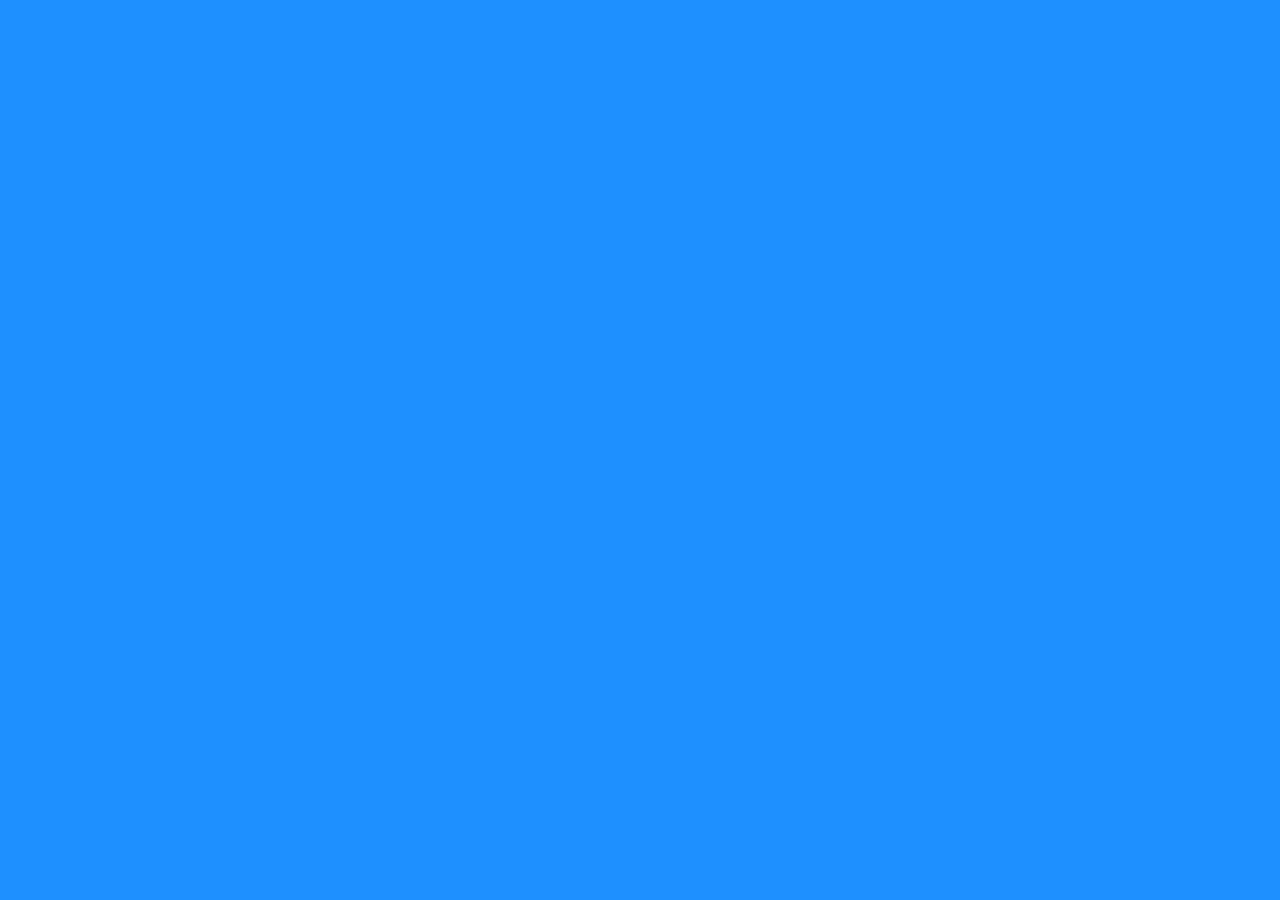
==== about.html @ fc8dabbd "version lundi" ====
<!DOCTYPE html>
<html lang="en">
        <head>
             <title>Document</title>
            <meta charset="UTF-8"> <meta name="viewport" content="width=>, initial-scale=1.0">
            <link rel="stylesheet" href="style.css">
            <style>
                
        body{
            background: dodgerblue;
            
        
        
        
        
            }
---- style.css ----
/* je suis un comentaire*/
@font-face{  
         font-family: IBMPlexSans;
         src: url(fonts/IBMPlexSans-Bold.woff2) format(woff2);
         font-weight: 800;
         font-weight:normal;
                  }



body  { 
    

    #p1{
    color:black
       }
font-family: IBMPlexSans;
src: url(fonts/IBMPlexSans-Light.woff2) format(woff2);
font-style: normal; font-weight: normal; font-size: medium;





background-color: dodgerblue;

    

}
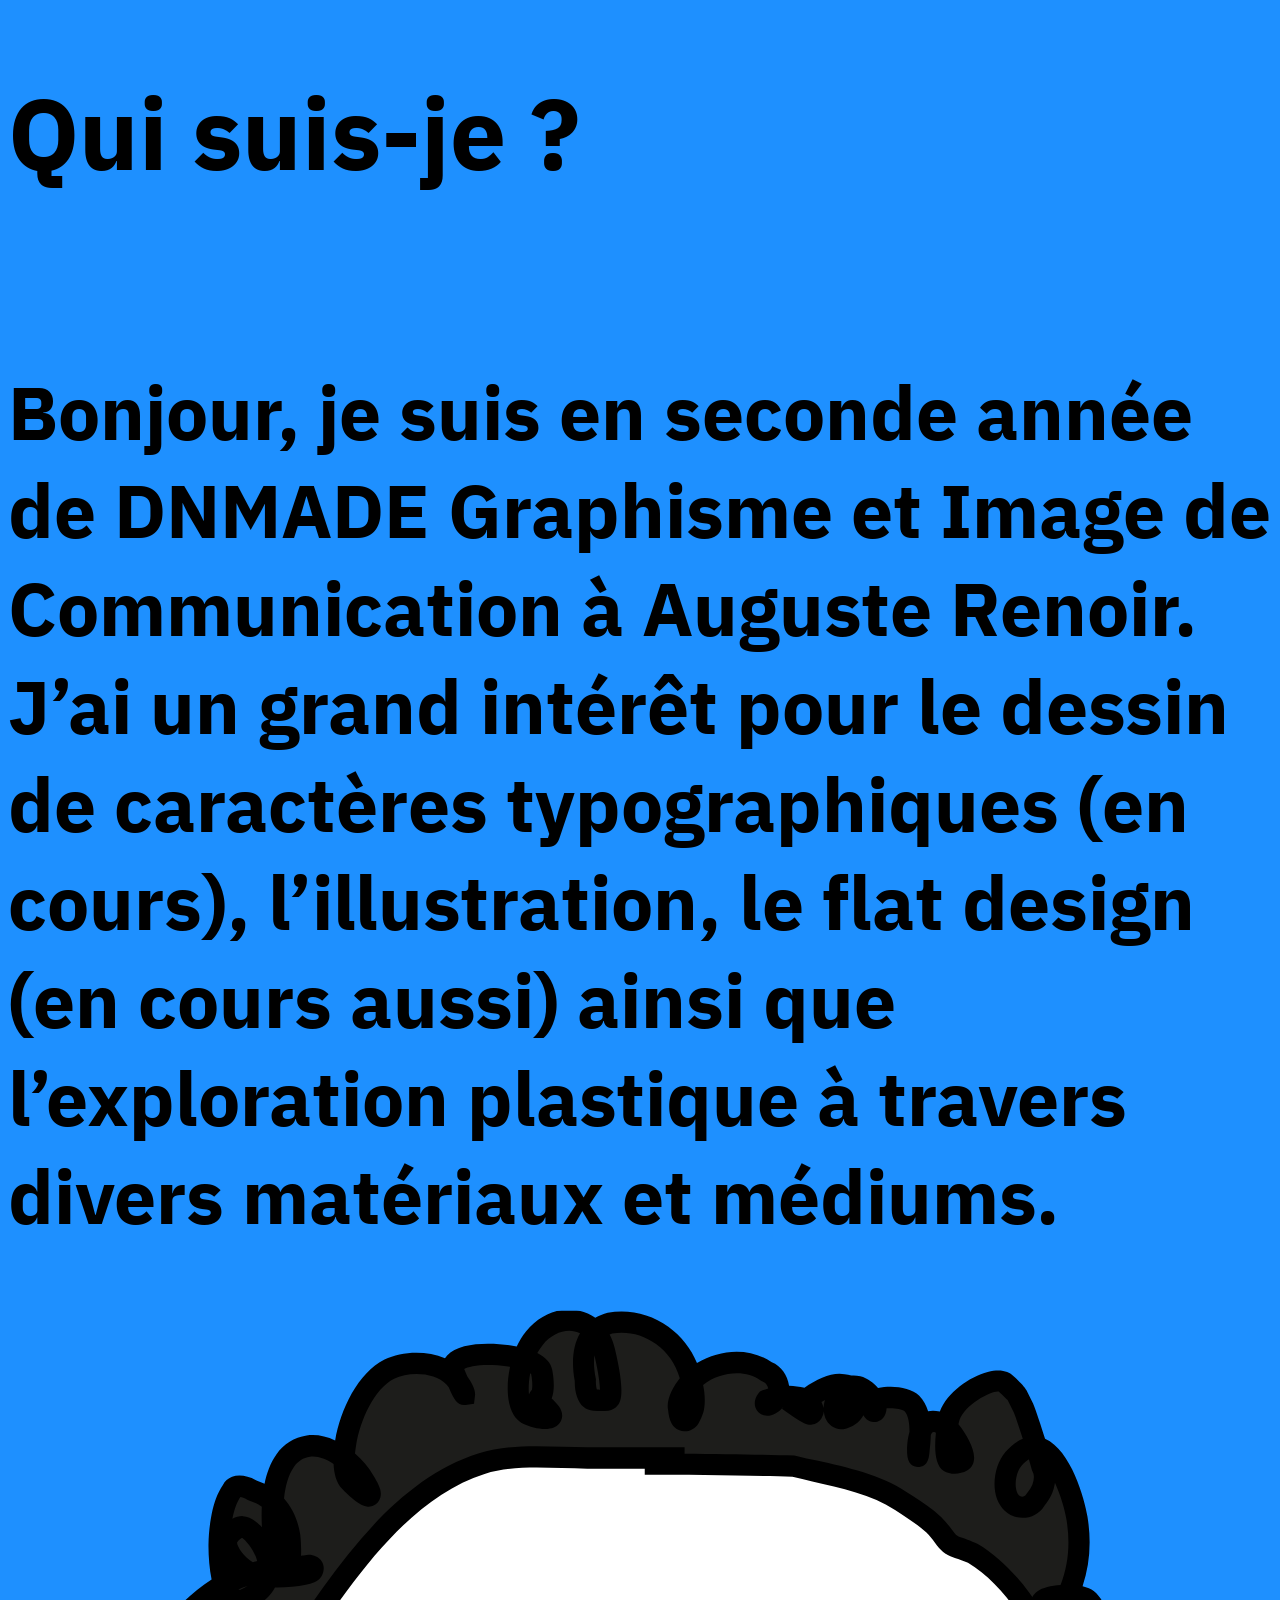
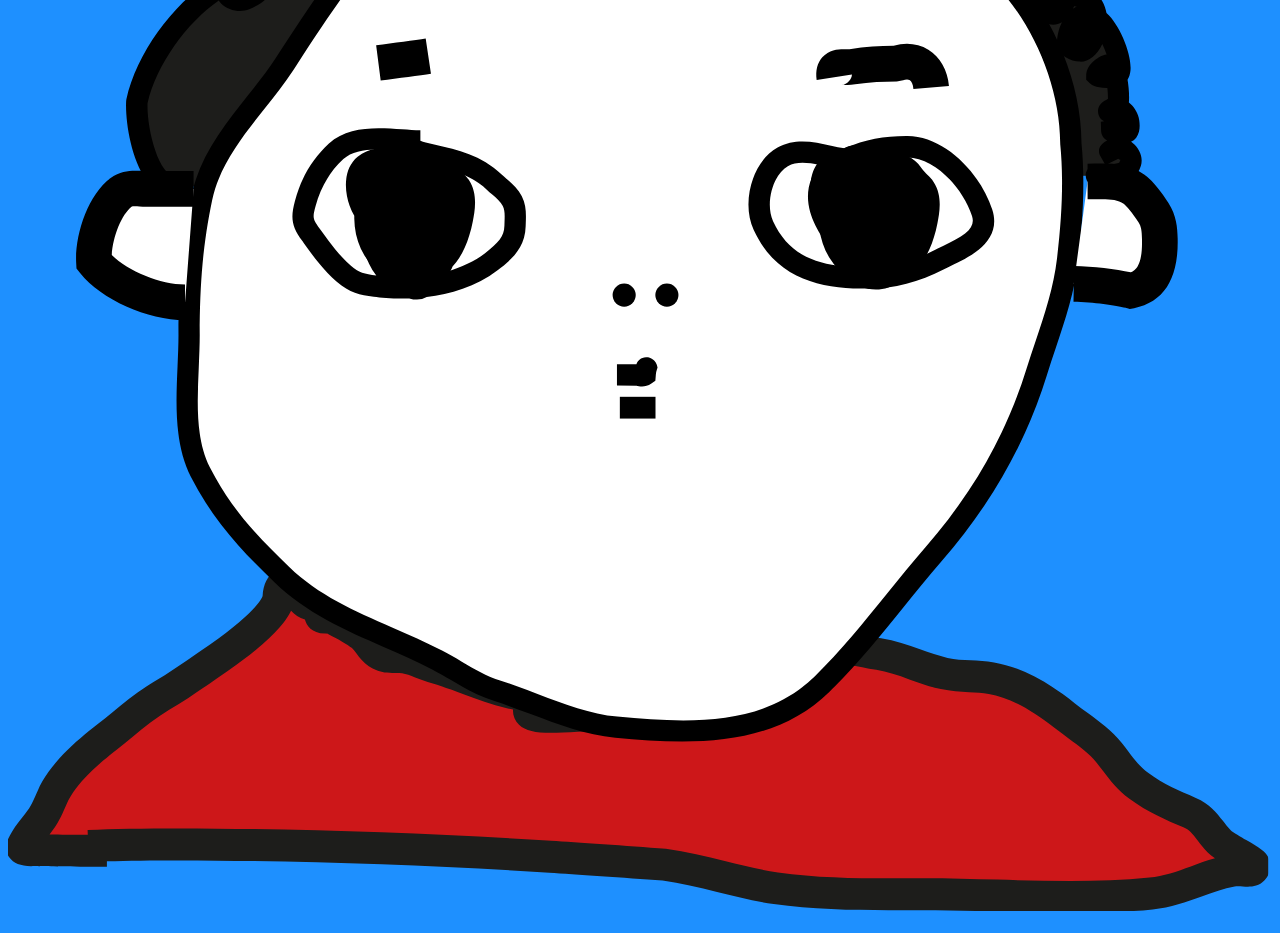
==== commit f2a1e506: "jsgq" ====
--- a/about.html
+++ b/about.html
@@ -1,17 +1,36 @@
 <!DOCTYPE html>
 <html lang="en">
-        <head>
-             <title>Document</title>
-            <meta charset="UTF-8"> <meta name="viewport" content="width=>, initial-scale=1.0">
-            <link rel="stylesheet" href="style.css">
-            <style>
-                
-        body{
-            background: dodgerblue;
+<head>
+    <meta charset="UTF-8">
+    <meta name="viewport" content="width=device-width, initial-scale=1.0">
+    <link rel="stylesheet" href="style.css">
+    <title>about</title>
+</head>
+<body>
+
+<h1>Qui suis-je ?</h1>
+<h2>
+<br>
+Bonjour, je suis en seconde année de DNMADE Graphisme et Image de Communication à Auguste Renoir. J’ai un grand intérêt pour le dessin de caractères typographiques (en cours), l’illustration, le flat design (en cours aussi) ainsi que l’exploration   plastique à travers divers matériaux et médiums. </h2>
+
+<img src="icons/icone-about.svg" alt="carnet typo"> 
+
+
+</body>
+</html>
+
+
+
+
+
+
+
+
+
+
+
+
+
+
             
-        
-        
-        
-        
-            }
         
--- a/style.css
+++ b/style.css
@@ -2,28 +2,71 @@
 @font-face{  
          font-family: IBMPlexSans;
          src: url(fonts/IBMPlexSans-Bold.woff2) format(woff2);
-         font-weight: 800;
-         font-weight:normal;
-                  }
+         font-weight: 900;
+         font-style: normal;
+        }
 
+        @font-face{  
+         font-family: IBMPlexSans;
+         src: url(fonts/IBMPlexSans-Light.woff2) format(woff2);
+         font-weight: 200;
+         font-style: normal;
+        }
 
 
 body  { 
-    
+    font-family: IBMPlexSans;
+    background-color: dodgerblue;
+    font-size: 50px;}
 
-    #p1{
-    color:black
-       }
-font-family: IBMPlexSans;
-src: url(fonts/IBMPlexSans-Light.woff2) format(woff2);
-font-style: normal; font-weight: normal; font-size: medium;
-
-
-
-
-
-background-color: dodgerblue;
-
-    
+img{
+    max-width: 100%;
+    height: auto;
+    align: center
 
 }
+
+.home-link{
+    color:black;
+    text-decoration: none;
+             font-weight: 1000;
+
+}
+
+.home-link:visited{
+    color:black;
+}
+
+.fond-noir{
+background-color: #000000;
+color:  rgb(217, 223, 225);
+ font-family: IBMPlexSans;
+         font-weight: 900;
+        
+}
+
+.fond-noir:visited{
+color:  rgb(217, 223, 225);
+background-color: #000000;
+
+        
+}
+
+.about-link{
+    background: dodgerblue;
+      font-family: IBMPlexSans;
+         font-weight: 900;
+}
+
+.dessins-vectoriel{
+    background:  
+    rgb(38, 79, 137);
+}
+
+.grilles{
+    background: #94c21f;
+}
+
+.croquis{
+    background: grey;
+}
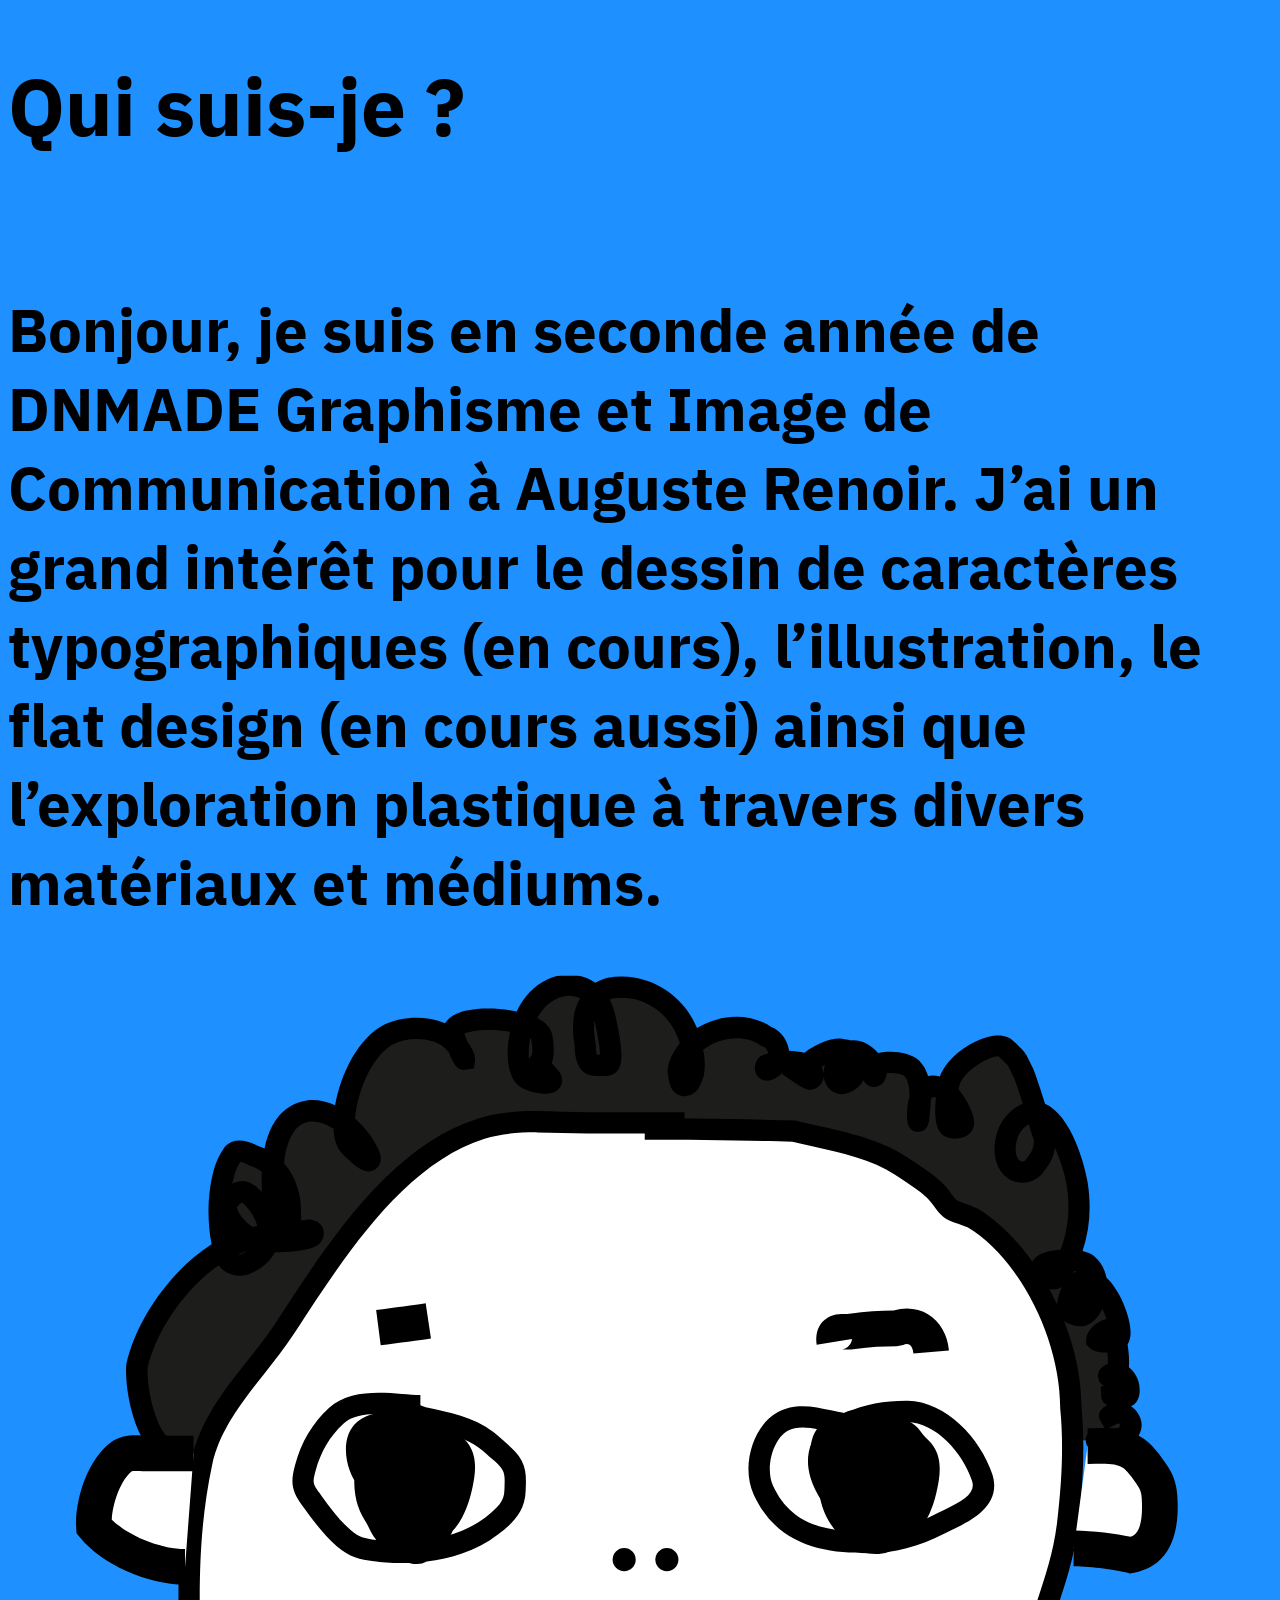
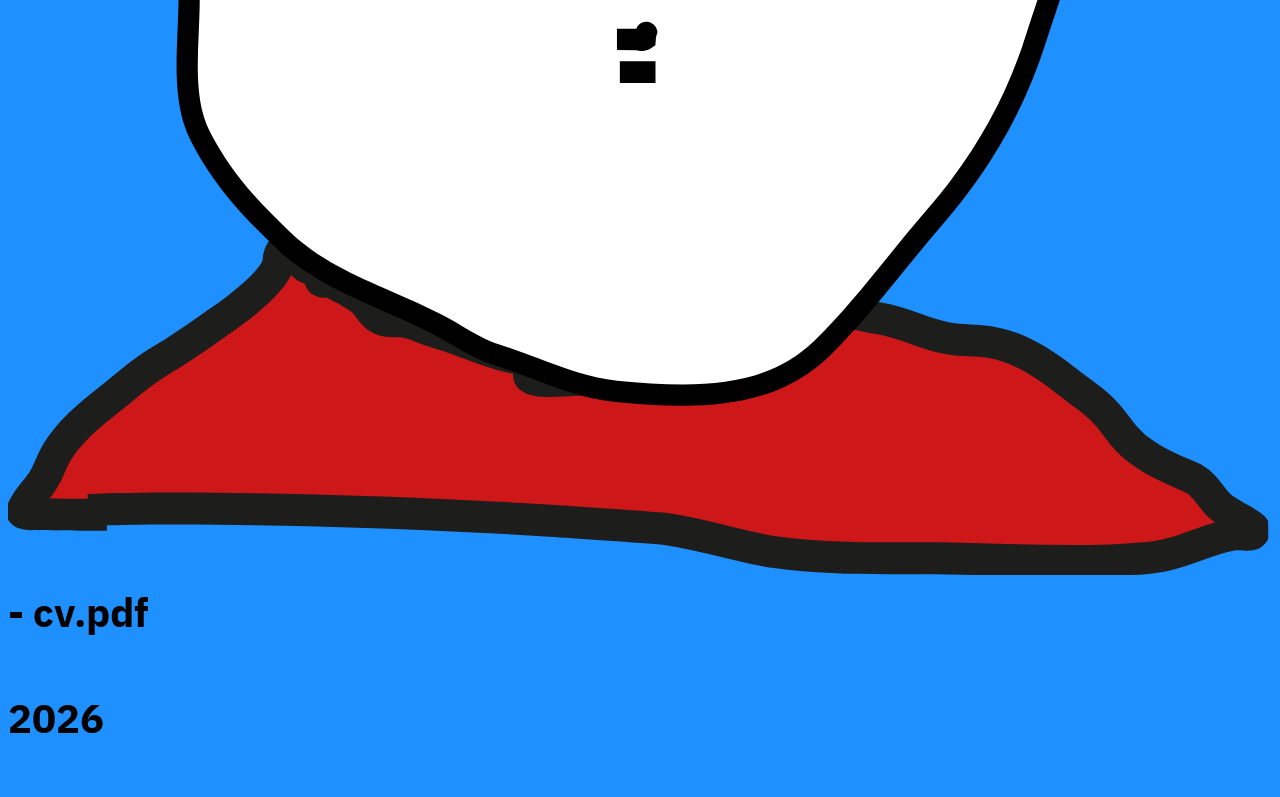
==== commit 74892e9b: "xk" ====
--- a/about.html
+++ b/about.html
@@ -5,6 +5,9 @@
     <meta name="viewport" content="width=device-width, initial-scale=1.0">
     <link rel="stylesheet" href="style.css">
     <title>about</title>
+
+    <link rel="shortcut icon" href="icons/icon1.svg">
+    
 </head>
 <body>
 
@@ -15,6 +18,11 @@
 
 <img src="icons/icone-about.svg" alt="carnet typo"> 
 
+ <a class="home-link" href="pro-liens/CV-v3.pdf"> - cv.pdf</a>
+
+  
+<br>
+<h4>2026</h4>
 
 </body>
 </html>
--- a/style.css
+++ b/style.css
@@ -13,11 +13,18 @@
          font-style: normal;
         }
 
+header {
+    display: grid;
+    grid-template-columns: auto auto;
+    justify-content: space-between;
+    align-items: top;
+    padding: 20px;
+}
 
 body  { 
     font-family: IBMPlexSans;
     background-color: dodgerblue;
-    font-size: 50px;}
+    font-size: 40px;}
 
 img{
     max-width: 100%;
@@ -26,10 +33,18 @@
 
 }
 
+.grid{
+    display: grid;
+    grid-template-columns:1fr 1fr;
+    justify-content: center;
+    gap: 50px;
+    padding: 50px;
+}
+
 .home-link{
     color:black;
     text-decoration: none;
-             font-weight: 1000;
+    font-weight: 1000;
 
 }
 
@@ -40,8 +55,9 @@
 .fond-noir{
 background-color: #000000;
 color:  rgb(217, 223, 225);
- font-family: IBMPlexSans;
-         font-weight: 900;
+font-family: IBMPlexSans;
+font-size: 150px;
+grid-auto-columns: (4fr,2fr);
         
 }
 
@@ -49,7 +65,6 @@
 color:  rgb(217, 223, 225);
 background-color: #000000;
 
-        
 }
 
 .about-link{
@@ -60,7 +75,7 @@
 
 .dessins-vectoriel{
     background:  
-    rgb(38, 79, 137);
+    rgb(20, 186, 120);
 }
 
 .grilles{
@@ -69,4 +84,21 @@
 
 .croquis{
     background: grey;
+}
+
+.light{
+     
+         font-family: IBMPlexSans;
+         src: url(fonts/IBMPlexSans-Light.woff2) format(woff2);
+         font-weight: 200;
+         font-style: small;
+}
+
+.mobiloil-font{
+    background-color: rgb(0, 0, 0);
+    color: rgb(217, 223, 225);
+}
+
+.icon{
+    :   ;
 }
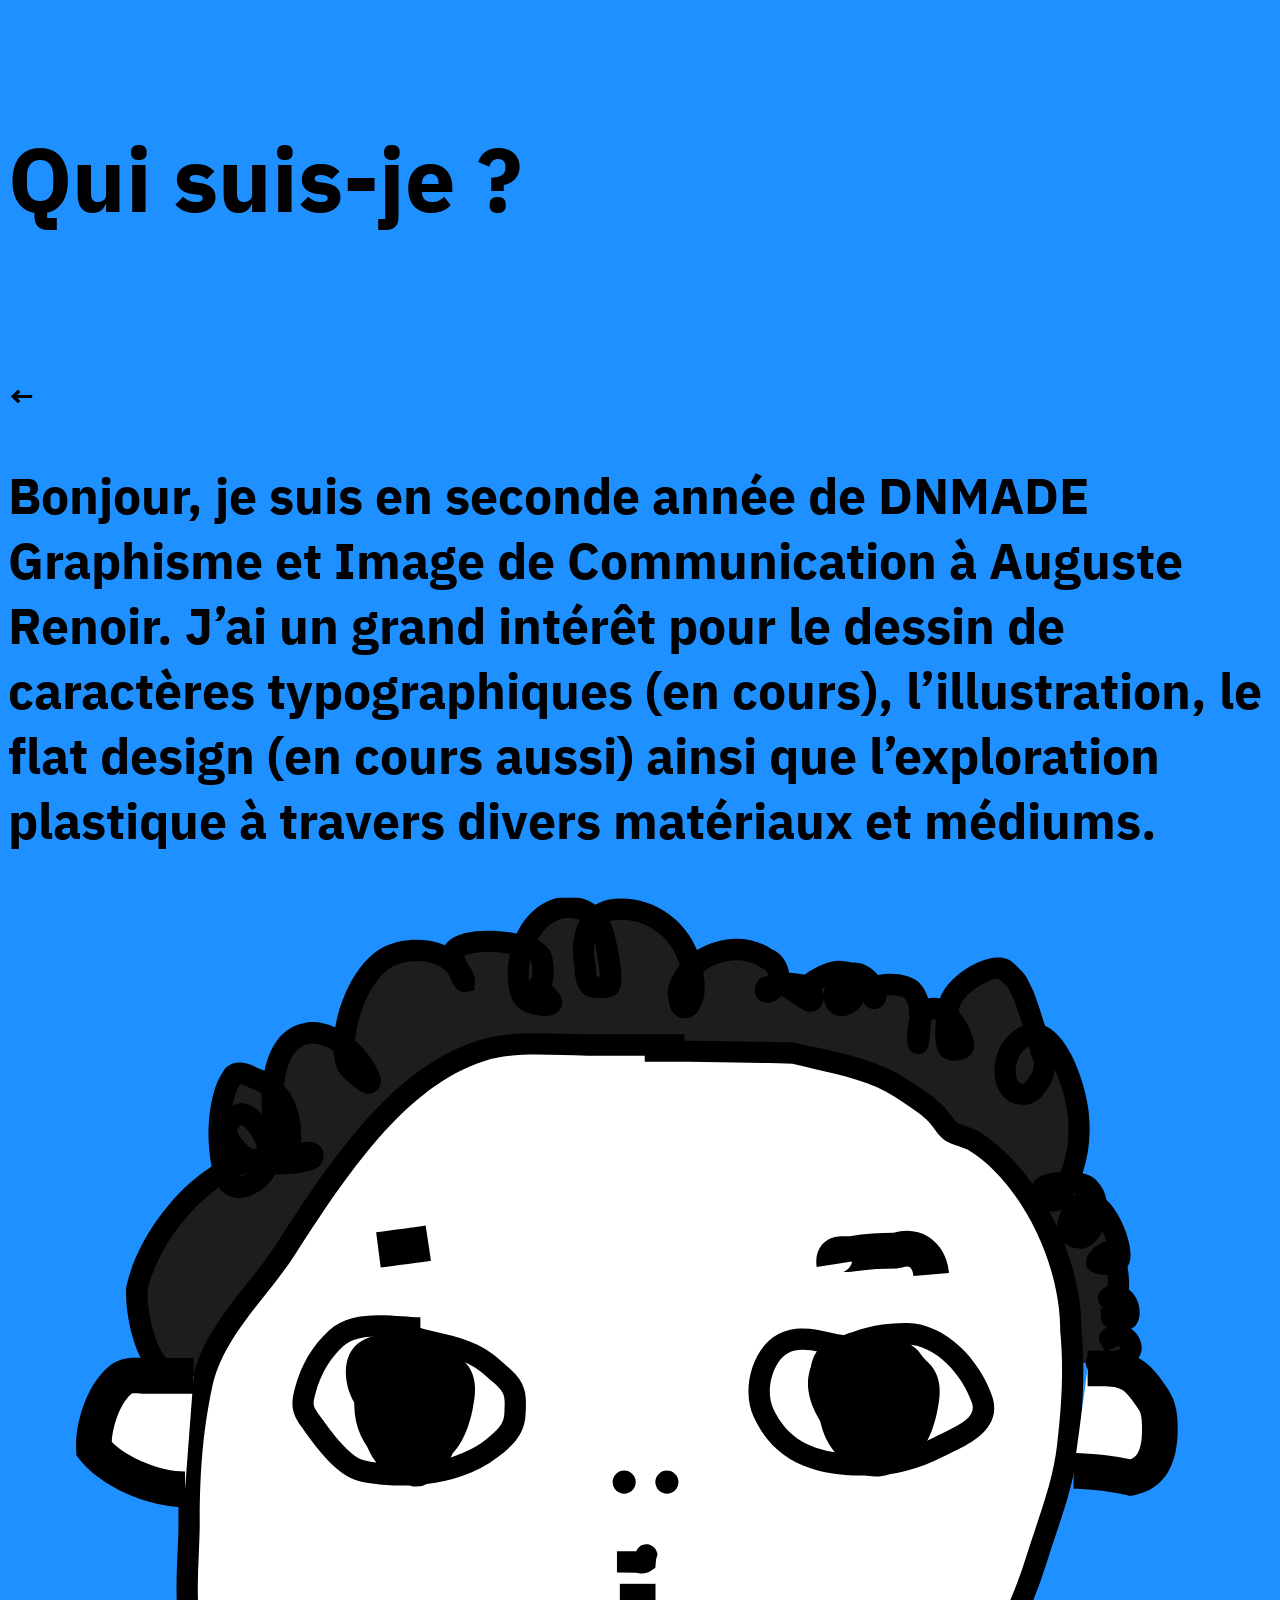
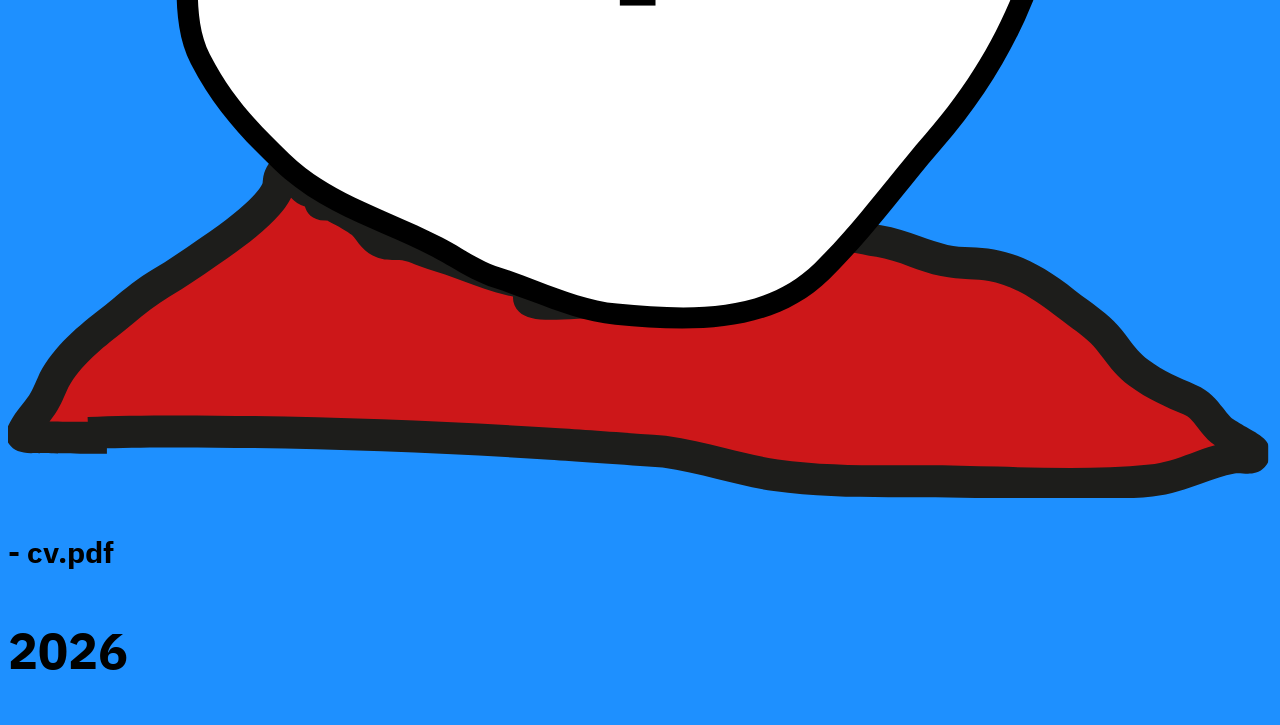
==== commit f77e62a7: "ll" ====
--- a/about.html
+++ b/about.html
@@ -11,9 +11,10 @@
 </head>
 <body>
 
-<h1>Qui suis-je ?</h1>
+<h4>Qui suis-je ?</h4>
+<a href="index.html" class="flèche-1">←</a>
 <h2>
-<br>
+
 Bonjour, je suis en seconde année de DNMADE Graphisme et Image de Communication à Auguste Renoir. J’ai un grand intérêt pour le dessin de caractères typographiques (en cours), l’illustration, le flat design (en cours aussi) ainsi que l’exploration   plastique à travers divers matériaux et médiums. </h2>
 
 <img src="icons/icone-about.svg" alt="carnet typo"> 
@@ -22,7 +23,7 @@
 
   
 <br>
-<h4>2026</h4>
+<h2>2026</h2>
 
 </body>
 </html>
--- a/style.css
+++ b/style.css
@@ -1,13 +1,13 @@
 /* je suis un comentaire*/
 @font-face{  
-         font-family: IBMPlexSans;
+         font-family: 'IBMPlexSans';
          src: url(fonts/IBMPlexSans-Bold.woff2) format(woff2);
          font-weight: 900;
          font-style: normal;
         }
 
         @font-face{  
-         font-family: IBMPlexSans;
+         font-family: 'IBMPlexSans';
          src: url(fonts/IBMPlexSans-Light.woff2) format(woff2);
          font-weight: 200;
          font-style: normal;
@@ -16,15 +16,64 @@
 header {
     display: grid;
     grid-template-columns: auto auto;
-    justify-content: space-between;
-    align-items: top;
-    padding: 20px;
+    justify-self: space-between;
+    position: relative;
+    align-items: initial;
+    padding: 50px;
 }
 
 body  { 
-    font-family: IBMPlexSans;
+    font-family: 'IBMPlexSans';
     background-color: dodgerblue;
-    font-size: 40px;}
+     font-size: 50px;
+    font-weight: bold;
+}
+body p { 
+    font-family: 'IBMPlexSans';
+    background-color: dodgerblue;
+     font-size: 50px;
+    font-weight: bold;
+}
+
+h1{
+    font-family: 'IBMPlexSans';
+    font-size: 50px;
+    font-weight: bold;
+}
+
+h2{
+    font-family: 'IBMPlexSans';
+    font-size: 50px;
+    font-weight: bold;
+}
+
+h3{
+    font-family: 'IBMPlexSans';
+    font-size: 70px;
+    font-weight: bold;
+}
+
+h4{
+    font-family: 'IBMPlexSans';
+    font-size: 90px;
+    font-weight: bold;
+}
+
+h2 main{
+font-family: 'IBMPlexSans';
+    font-size: 50px;
+    font-weight: bold;
+    grid-template-columns: auto auto;
+    justify-self: space-between;
+    align-items: top;
+}
+
+
+p {
+    font-family: 'IBMPlexSans';
+    font-size: 50px;
+    font-weight: bold;
+}
 
 img{
     max-width: 100%;
@@ -44,7 +93,8 @@
 .home-link{
     color:black;
     text-decoration: none;
-    font-weight: 1000;
+    font-size: 30px;
+    font-weight: 900;
 
 }
 
@@ -58,6 +108,7 @@
 font-family: IBMPlexSans;
 font-size: 150px;
 grid-auto-columns: (4fr,2fr);
+
         
 }
 
@@ -88,7 +139,7 @@
 
 .light{
      
-         font-family: IBMPlexSans;
+         font-family: 'IBMPlexSans';
          src: url(fonts/IBMPlexSans-Light.woff2) format(woff2);
          font-weight: 200;
          font-style: small;
@@ -99,6 +150,20 @@
     color: rgb(217, 223, 225);
 }
 
-.icon{
-    :   ;
+.flèche{
+  font-size: 30px;
+  color: rgb(217, 223, 225);
+  text-decoration: none;
+   font-weight: 900;
+}
+
+.flèche-1{
+  font-size: 30px;
+  color: black;
+  text-decoration: none;
+   font-weight: 900;
+}
+
+.home-link:hover{
+    color: rgb(198, 18, 54);
 }
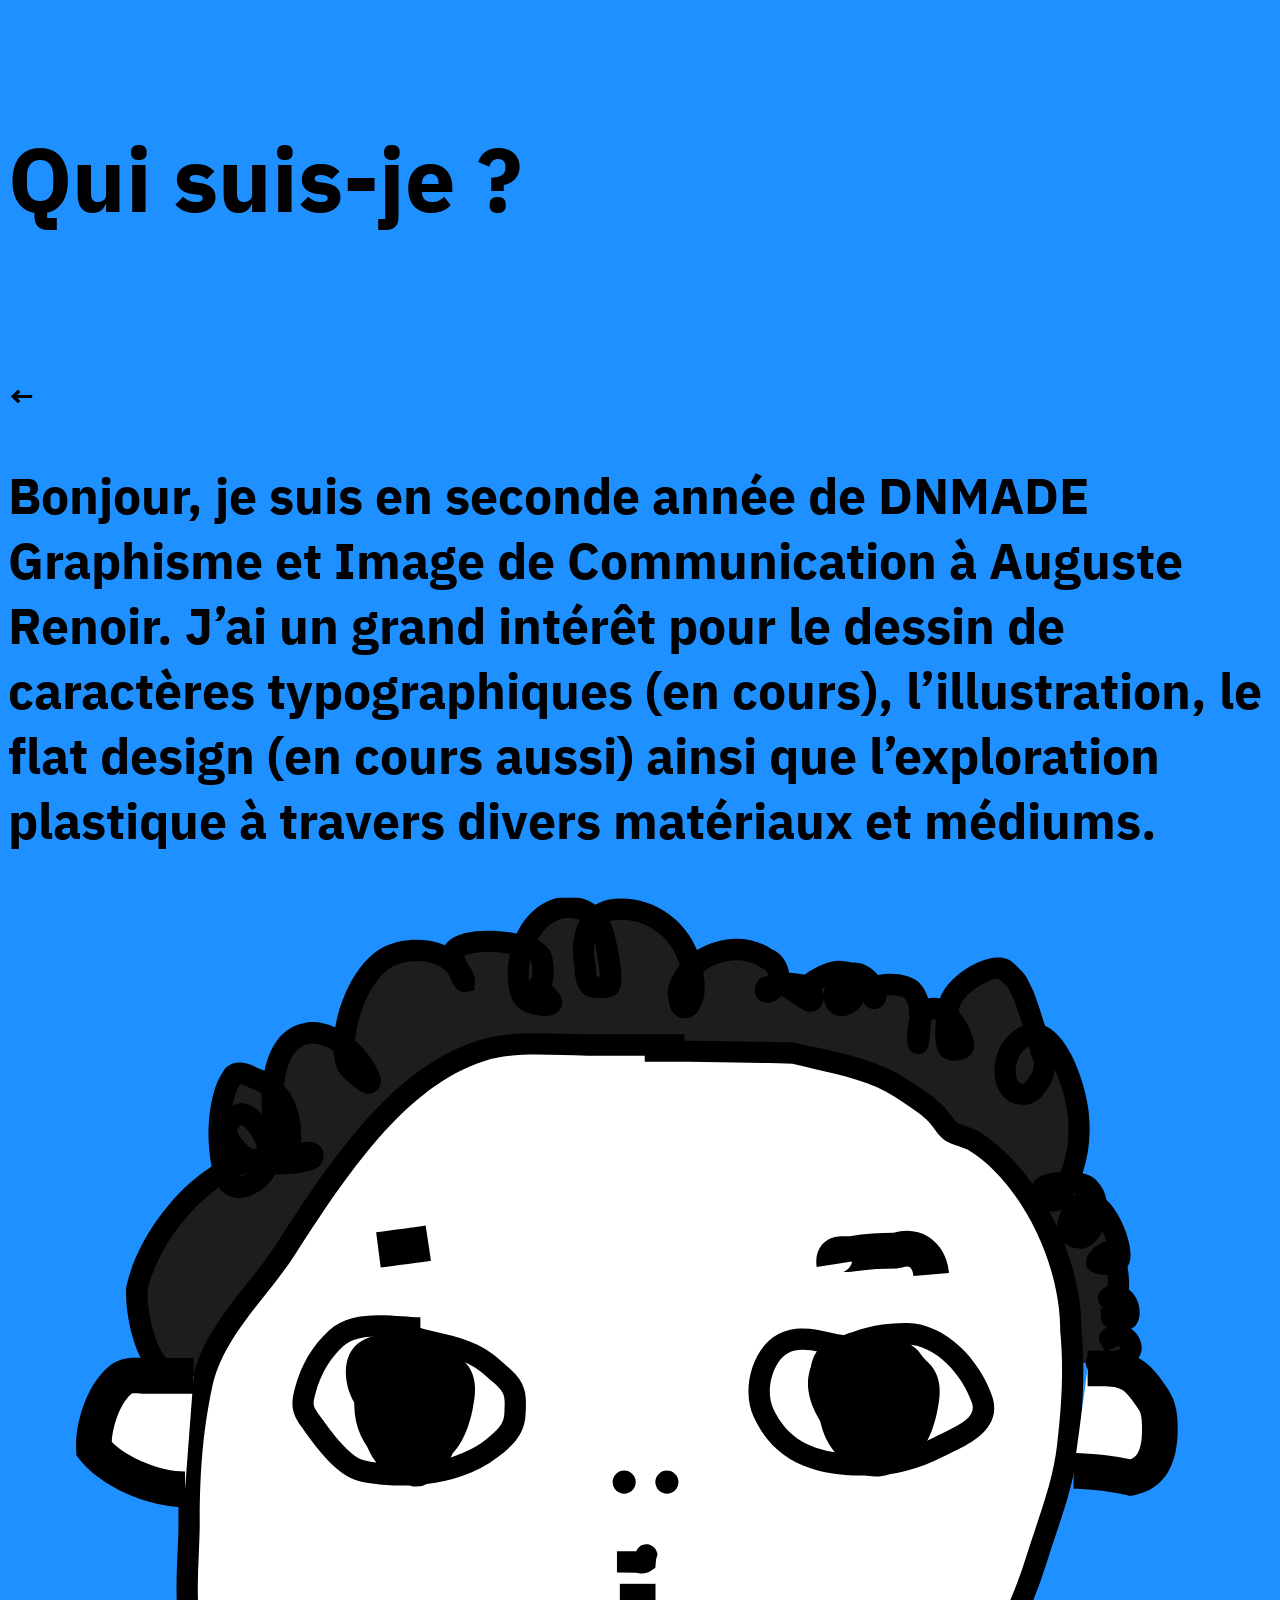
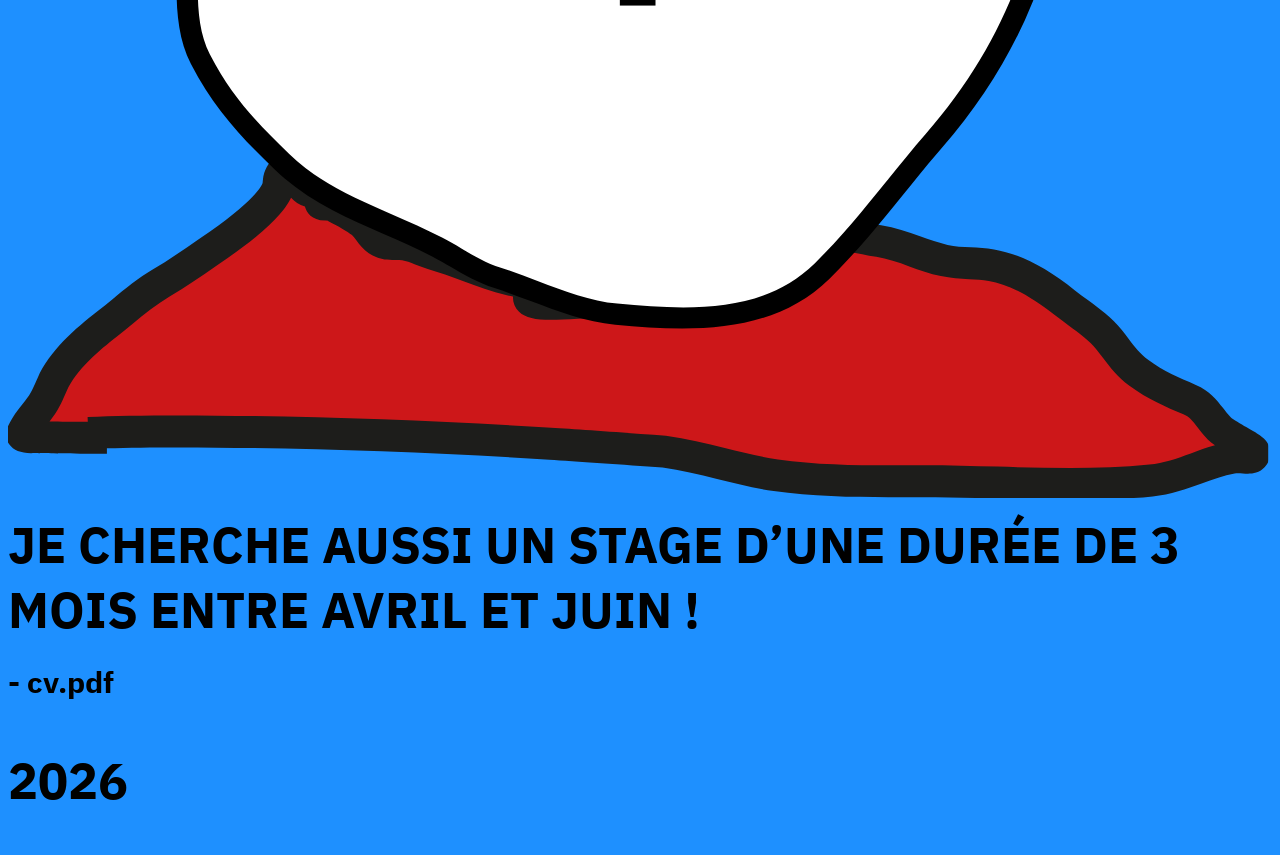
==== commit ceedbcbb: "k" ====
--- a/about.html
+++ b/about.html
@@ -18,7 +18,9 @@
 Bonjour, je suis en seconde année de DNMADE Graphisme et Image de Communication à Auguste Renoir. J’ai un grand intérêt pour le dessin de caractères typographiques (en cours), l’illustration, le flat design (en cours aussi) ainsi que l’exploration   plastique à travers divers matériaux et médiums. </h2>
 
 <img src="icons/icone-about.svg" alt="carnet typo"> 
-
+<br>
+JE CHERCHE AUSSI UN STAGE D’UNE DURÉE DE 3 MOIS ENTRE AVRIL ET JUIN !
+<br>
  <a class="home-link" href="pro-liens/CV-v3.pdf"> - cv.pdf</a>
 
   
--- a/style.css
+++ b/style.css
@@ -19,7 +19,7 @@
     justify-self: space-between;
     position: relative;
     align-items: initial;
-    padding: 50px;
+    padding: 70px;
 }
 
 body  { 
